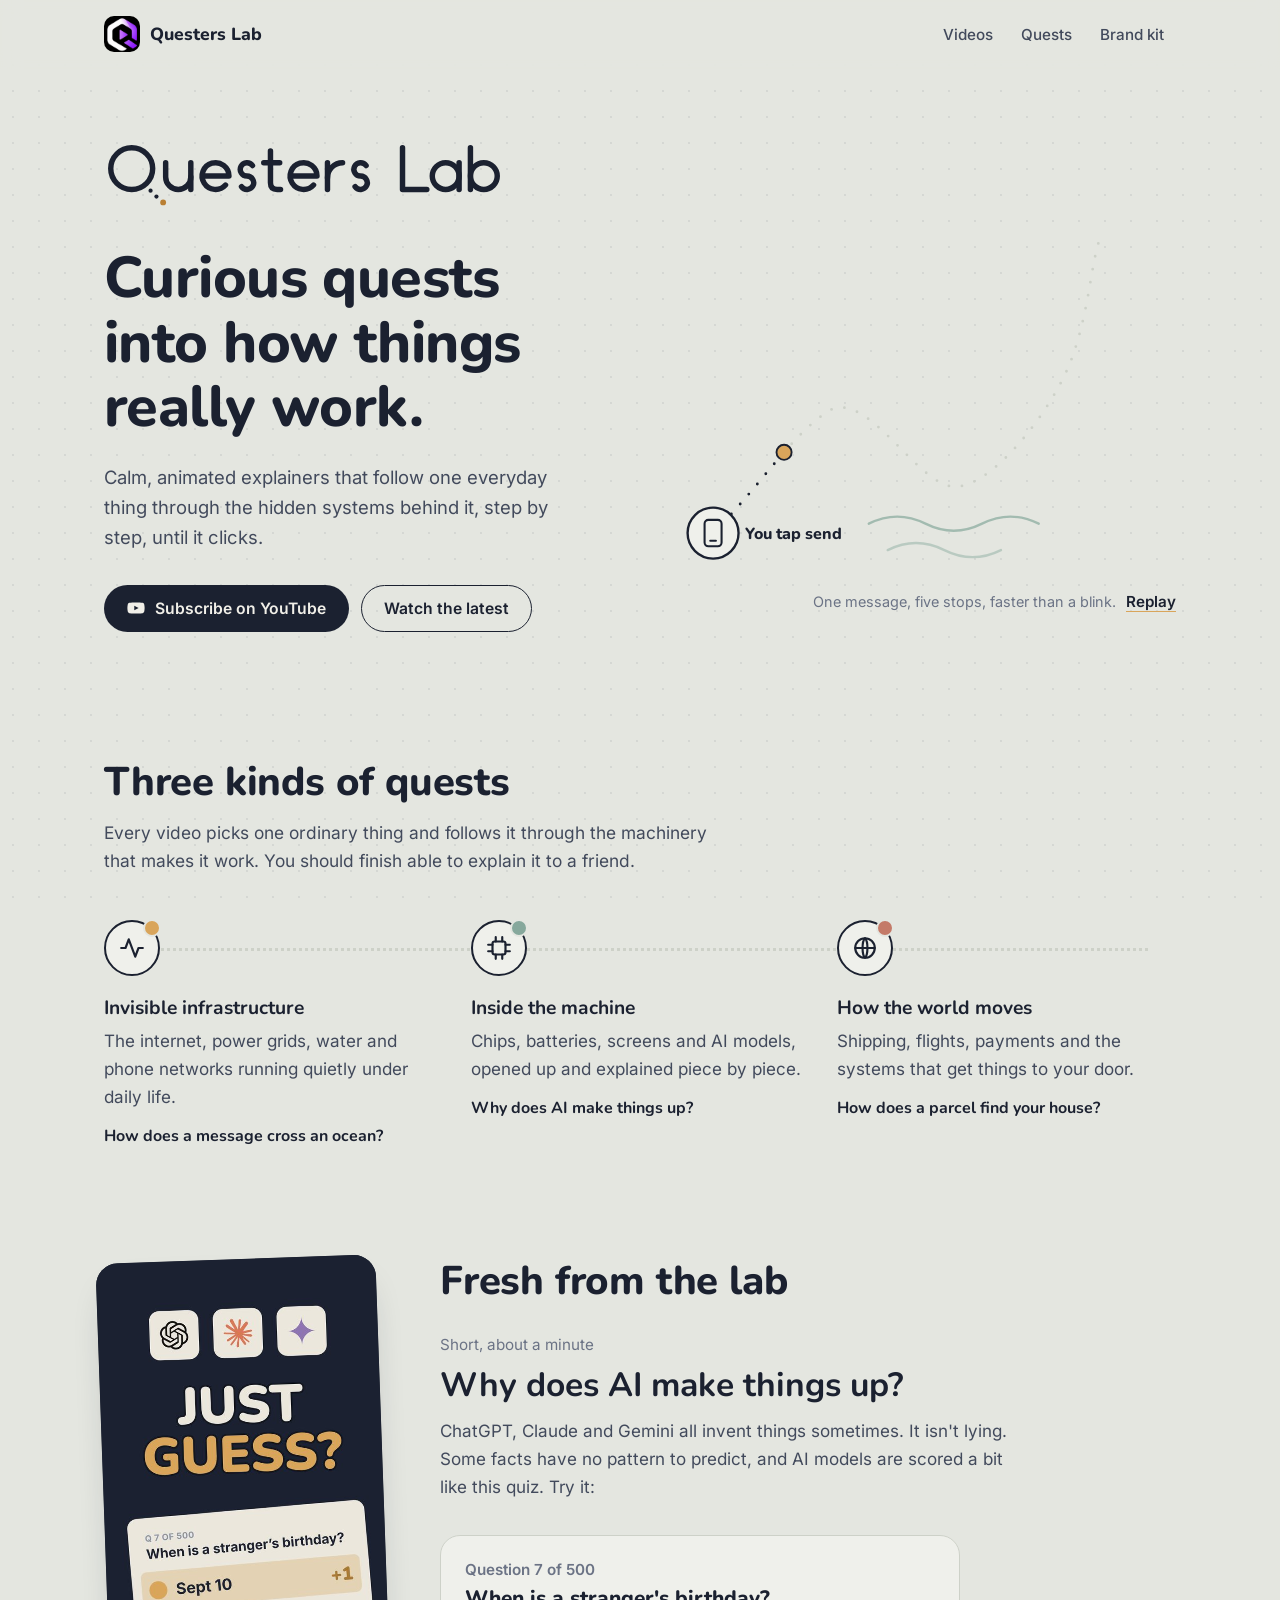
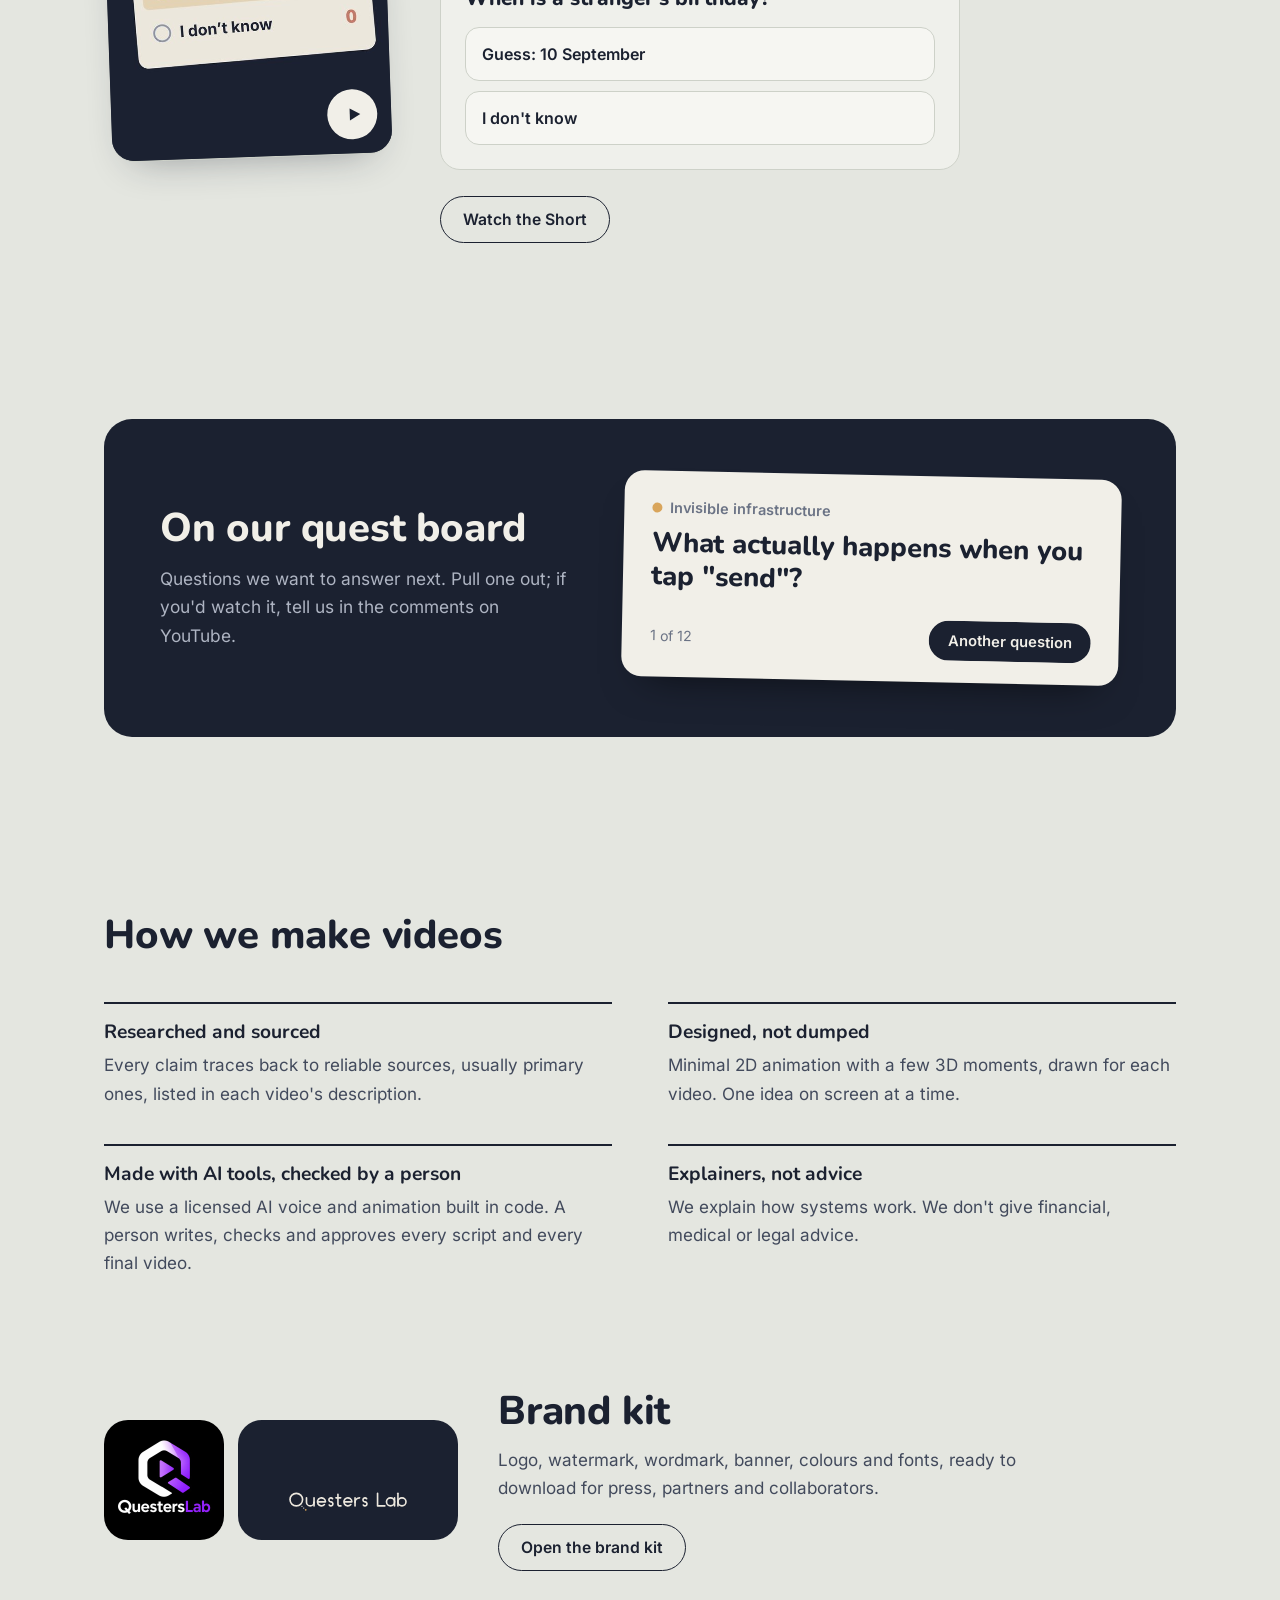
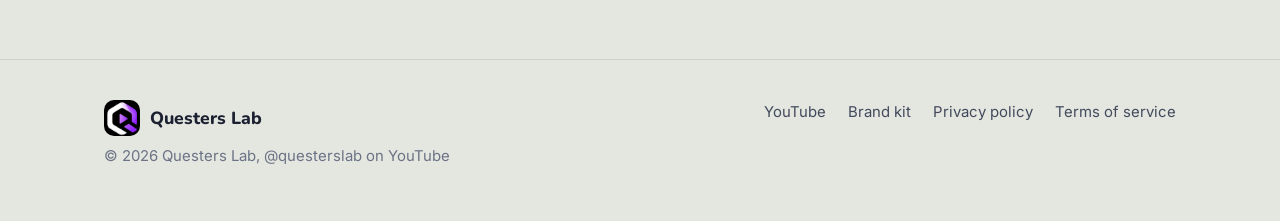
==== index.html @ 47164e86 "Questers Lab website: landing page, brand kit, privacy, terms Light 'field notes' theme in the chann" ====
<!doctype html>
<html lang="en">
<head>
<meta charset="utf-8">
<meta name="viewport" content="width=device-width,initial-scale=1">
<title>Questers Lab: curious quests into how things really work</title>
<meta name="description" content="Questers Lab makes calm, animated explainers about the hidden systems behind everyday life and technology. Researched, sourced, and made to actually click.">
<meta name="theme-color" content="#E4E6E0">
<link rel="icon" href="assets/img/favicon-64.png" type="image/png">
<link rel="apple-touch-icon" href="assets/img/apple-touch-icon.png">
<link rel="preload" href="assets/fonts/nunito-latin-800-normal.woff2" as="font" type="font/woff2" crossorigin>
<link rel="stylesheet" href="assets/style.css">
<meta property="og:type" content="website">
<meta property="og:title" content="Questers Lab">
<meta property="og:description" content="Curious quests into how things really work. Animated explainers on YouTube.">
<meta property="og:url" content="https://questerslab.github.io/">
<meta property="og:image" content="https://questerslab.github.io/assets/img/og-image.jpg">
<meta name="twitter:card" content="summary_large_image">
<link rel="canonical" href="https://questerslab.github.io/">
<script>document.documentElement.classList.add('js')</script>
</head>
<body>
<a class="skip" href="#main">Skip to content</a>
<header class="nav" id="nav">
  <div class="wrap">
    <a class="brand" href="./"><img src="assets/img/mark-96.png" alt="" width="36" height="36"><span>Questers Lab</span></a>
    <ul>
      <li><a href="#latest">Videos</a></li>
      <li><a href="#quests">Quests</a></li>
      <li><a href="brand.html">Brand kit</a></li>
    </ul>
  </div>
</header>

<main id="main">
  <div class="hero">
    <div class="wrap">
      <div>
        <img class="wordmark" src="assets/downloads/questers-lab-wordmark-ink.svg" alt="Questers Lab" width="954" height="170">
        <h1>Curious quests into how things really work.</h1>
        <p class="lede">Calm, animated explainers that follow one everyday thing through the hidden systems behind it, step by step, until it clicks.</p>
        <div class="actions">
          <a class="btn btn-ink" href="https://www.youtube.com/@questerslab?sub_confirmation=1">
            <svg viewBox="0 0 24 24" aria-hidden="true"><path fill="currentColor" d="M23 7.2a3 3 0 0 0-2.1-2.1C19 4.6 12 4.6 12 4.6s-7 0-8.9.5A3 3 0 0 0 1 7.2 31 31 0 0 0 .5 12a31 31 0 0 0 .5 4.8 3 3 0 0 0 2.1 2.1c1.9.5 8.9.5 8.9.5s7 0 8.9-.5a3 3 0 0 0 2.1-2.1 31 31 0 0 0 .5-4.8 31 31 0 0 0-.5-4.8zM9.7 15.1V8.9l5.8 3.1z"/></svg>
            Subscribe on YouTube
          </a>
          <a class="btn btn-line" href="#latest">Watch the latest</a>
        </div>
      </div>

      <figure class="map" id="map" style="margin:0" aria-label="A quest map: one text message travels from your phone, to a cell tower, through an undersea cable and a data centre, to your friend's phone.">
        <svg viewBox="0 0 560 460" role="img" aria-hidden="true">
          <defs>
            <mask id="reveal" maskUnits="userSpaceOnUse" x="-20" y="-20" width="600" height="500">
              <path id="drawn" d="M70 390 C120 340 150 290 190 262 S280 330 320 340 S430 260 450 205 S470 100 482 72" fill="none" stroke="#fff" stroke-width="12" stroke-linecap="round"/>
            </mask>
          </defs>
          <!-- sea -->
          <path class="wave" d="M235 380c20-10 40-10 60 0s40 10 60 0 40-10 60 0" fill="none" stroke="#86A89C" stroke-width="2.5" stroke-linecap="round" opacity=".7"/>
          <path class="wave w2" d="M255 408c20-10 40-10 60 0s40 10 60 0" fill="none" stroke="#86A89C" stroke-width="2.5" stroke-linecap="round" opacity=".45"/>
          <path class="ghost" d="M70 390 C120 340 150 290 190 262 S280 330 320 340 S430 260 450 205 S470 100 482 72"/>
          <path class="route" id="route" mask="url(#reveal)" d="M70 390 C120 340 150 290 190 262 S280 330 320 340 S430 260 450 205 S470 100 482 72"/>

          <g class="stop" data-at="0">
            <circle class="ring" cx="70" cy="390" r="27"/>
            <g class="ic"><rect x="61" y="376" width="18" height="28" rx="4"/><path d="M67 398h6"/></g>
            <text class="big" x="104" y="396">You tap send</text>
          </g>
          <g class="stop" data-at="0.24">
            <circle class="ring" cx="190" cy="262" r="27"/>
            <g class="ic"><path d="M190 256v20M183 276l7-20 7 20M181 250a12 12 0 0 1 18 0M177 245a18 18 0 0 1 26 0"/></g>
            <text x="130" y="222">Cell tower</text>
          </g>
          <g class="stop" data-at="0.5">
            <circle class="ring" cx="320" cy="340" r="27"/>
            <g class="ic"><path d="M306 340h28M310 334v12M330 334v12M320 330v20"/></g>
            <text x="358" y="336">Undersea cable</text>
          </g>
          <g class="stop" data-at="0.76">
            <circle class="ring" cx="450" cy="205" r="27"/>
            <g class="ic"><rect x="439" y="192" width="22" height="10" rx="2"/><rect x="439" y="207" width="22" height="10" rx="2"/><path d="M444 197h2M444 212h2"/></g>
            <text x="330" y="190">Data centre</text>
          </g>
          <g class="stop" data-at="0.98">
            <circle class="ring" cx="482" cy="72" r="27"/>
            <circle class="ping" id="ping" cx="482" cy="72" r="27"/>
            <circle class="goal" cx="482" cy="72" r="11"/>
            <text class="big" x="372" y="40">Your friend's phone</text>
          </g>
          <circle class="traveller" id="traveller" cx="70" cy="390" r="8"/>
        </svg>
        <figcaption class="caption">One message, five stops, faster than a blink. <button class="again" id="replay" type="button">Replay</button></figcaption>
      </figure>
    </div>
  </div>

  <section id="quests">
    <div class="wrap">
      <div class="head">
        <h2>Three kinds of quests</h2>
        <p>Every video picks one ordinary thing and follows it through the machinery that makes it work. You should finish able to explain it to a friend.</p>
      </div>
      <div class="trailrow">
        <article class="kind">
          <div class="pin"><svg viewBox="0 0 24 24"><path d="M2 12h4l3-8 6 16 3-8h4"/></svg></div>
          <h3>Invisible infrastructure</h3>
          <p>The internet, power grids, water and phone networks running quietly under daily life.</p>
          <p class="q">How does a message cross an ocean?</p>
        </article>
        <article class="kind">
          <div class="pin"><svg viewBox="0 0 24 24"><rect x="6" y="6" width="12" height="12" rx="2"/><path d="M9 2v4M15 2v4M9 18v4M15 18v4M2 9h4M2 15h4M18 9h4M18 15h4"/></svg></div>
          <h3>Inside the machine</h3>
          <p>Chips, batteries, screens and AI models, opened up and explained piece by piece.</p>
          <p class="q">Why does AI make things up?</p>
        </article>
        <article class="kind">
          <div class="pin"><svg viewBox="0 0 24 24"><circle cx="12" cy="12" r="9"/><path d="M3 12h18M12 3c3 3 3 15 0 18M12 3c-3 3-3 15 0 18"/></svg></div>
          <h3>How the world moves</h3>
          <p>Shipping, flights, payments and the systems that get things to your door.</p>
          <p class="q">How does a parcel find your house?</p>
        </article>
      </div>
    </div>
  </section>

  <section id="latest" style="padding-top:24px">
    <div class="wrap latest">
      <a class="short" href="https://youtube.com/shorts/MSInEdkpP6w" aria-label="Watch the Short on YouTube: Why does AI make things up?">
        <img src="assets/img/short-why-ai-cover.jpg" alt="" width="540" height="960" loading="lazy">
        <span class="play"><svg viewBox="0 0 24 24"><path d="M6 4l14 8-14 8z"/></svg></span>
      </a>
      <div>
        <h2 style="margin-bottom:28px">Fresh from the lab</h2>
        <p class="meta">Short, about a minute</p>
        <h3>Why does AI make things up?</h3>
        <p class="lede">ChatGPT, Claude and Gemini all invent things sometimes. It isn't lying. Some facts have no pattern to predict, and AI models are scored a bit like this quiz. Try it:</p>

        <div class="quiz" id="quiz">
          <p class="qh">Question 7 of 500</p>
          <p class="qq">When is a stranger's birthday?</p>
          <div class="opts">
            <button class="opt" type="button" data-v="guess">Guess: 10 September <span class="pts">+1 maybe</span></button>
            <button class="opt" type="button" data-v="idk">I don't know <span class="pts">0, always</span></button>
          </div>
          <p class="ans" id="ans"></p>
        </div>
        <p style="margin-top:26px"><a class="btn btn-line" href="https://youtube.com/shorts/MSInEdkpP6w">Watch the Short</a></p>
      </div>
    </div>
  </section>

  <section>
    <div class="wrap">
      <div class="board">
        <div class="head">
          <h2>On our quest board</h2>
          <p>Questions we want to answer next. Pull one out; if you'd watch it, tell us in the comments on YouTube.</p>
        </div>
        <div class="card-q" id="cardq" aria-live="polite">
          <p class="pillar"><i id="qdot"></i><span id="qpillar">Invisible infrastructure</span></p>
          <p class="t" id="qtitle">What actually happens when you tap "send"?</p>
          <div class="row"><span class="n" id="qn">1 of 12</span><button class="btn btn-ink" id="qnext" type="button">Another question</button></div>
        </div>
      </div>
    </div>
  </section>

  <section>
    <div class="wrap">
      <div class="head">
        <h2>How we make videos</h2>
      </div>
      <div class="how">
        <div><h3>Researched and sourced</h3><p>Every claim traces back to reliable sources, usually primary ones, listed in each video's description.</p></div>
        <div><h3>Designed, not dumped</h3><p>Minimal 2D animation with a few 3D moments, drawn for each video. One idea on screen at a time.</p></div>
        <div><h3>Made with AI tools, checked by a person</h3><p>We use a licensed AI voice and animation built in code. A person writes, checks and approves every script and every final video.</p></div>
        <div><h3>Explainers, not advice</h3><p>We explain how systems work. We don't give financial, medical or legal advice.</p></div>
      </div>
    </div>
  </section>

  <section style="padding-top:24px">
    <div class="wrap teaser">
      <div class="tiles">
        <img src="assets/img/logo-480.jpg" alt="Questers Lab logo" width="120" height="120">
        <div class="wm"><img src="assets/downloads/questers-lab-wordmark.svg" alt="Questers Lab wordmark" width="954" height="170"></div>
      </div>
      <div>
        <h2>Brand kit</h2>
        <p>Logo, watermark, wordmark, banner, colours and fonts, ready to download for press, partners and collaborators.</p>
        <a class="btn btn-line" href="brand.html">Open the brand kit</a>
      </div>
    </div>
  </section>
</main>

<footer>
  <div class="wrap">
    <div>
      <a class="brand" href="./"><img src="assets/img/mark-96.png" alt="" width="36" height="36">Questers Lab</a>
      <div>© 2026 Questers Lab, @questerslab on YouTube</div>
    </div>
    <nav aria-label="Footer">
      <a href="https://www.youtube.com/@questerslab">YouTube</a>
      <a href="brand.html">Brand kit</a>
      <a href="privacy.html">Privacy policy</a>
      <a href="terms.html">Terms of service</a>
    </nav>
  </div>
</footer>
<script src="assets/site.js"></script>
</body>
</html>
---- assets/style.css ----
/* Questers Lab website.
   Theme "field notes": soft fog-grey paper, slate ink, the channel's muted amber / sage / brick.
   Fonts Inter + Nunito (SIL OFL 1.1), self-hosted. */
@font-face{font-family:Inter;font-weight:400;font-display:swap;src:url(fonts/inter-latin-400-normal.woff2) format("woff2")}
@font-face{font-family:Inter;font-weight:500;font-display:swap;src:url(fonts/inter-latin-500-normal.woff2) format("woff2")}
@font-face{font-family:Inter;font-weight:600;font-display:swap;src:url(fonts/inter-latin-600-normal.woff2) format("woff2")}
@font-face{font-family:Nunito;font-weight:700;font-display:swap;src:url(fonts/nunito-latin-700-normal.woff2) format("woff2")}
@font-face{font-family:Nunito;font-weight:800;font-display:swap;src:url(fonts/nunito-latin-800-normal.woff2) format("woff2")}

:root{
  --paper:#E4E6E0;      /* fog: the page */
  --sheet:#EFF0EB;      /* raised paper */
  --rule:#CDD1C8;       /* lines, borders */
  --ink:#1B2130;        /* channel slate, used as ink */
  --ink-2:#424A5C;      /* body text */
  --ink-3:#6B7385;      /* quiet text */
  --amber:#B97F33;      /* channel amber, deepened for text on paper */
  --amber-soft:#D9A55B;
  --sage:#5F8577; --sage-soft:#86A89C;
  --brick:#A9604F; --brick-soft:#C47A68;
  --wrap:1120px;
  --head:Nunito,ui-rounded,system-ui,sans-serif;
  --body:Inter,system-ui,-apple-system,"Segoe UI",Roboto,sans-serif;
}
*{box-sizing:border-box}
html{scroll-behavior:smooth;-webkit-text-size-adjust:100%}
body{margin:0;background:var(--paper);color:var(--ink-2);font:400 17px/1.65 var(--body);-webkit-font-smoothing:antialiased}
/* faint dot grid, like a lab notebook */
body::before{content:"";position:fixed;inset:0;z-index:-1;pointer-events:none;
  background-image:radial-gradient(circle,rgba(27,33,48,.07) 1px,transparent 1.2px);background-size:26px 26px}
img{max-width:100%;display:block}
a{color:var(--ink);text-decoration-color:var(--amber-soft);text-decoration-thickness:2px;text-underline-offset:4px}
a:hover{color:var(--amber)}
:focus-visible{outline:2px solid var(--amber);outline-offset:3px;border-radius:8px}
.wrap{max-width:var(--wrap);margin:0 auto;padding:0 24px}
h1,h2,h3{font-family:var(--head);color:var(--ink);line-height:1.12;margin:0;font-weight:800}
h2{font-size:clamp(1.75rem,3.4vw,2.5rem);letter-spacing:-.005em}
h3{font-size:1.2rem;font-weight:700}
p{margin:0}
.skip{position:absolute;left:-999px}.skip:focus{left:12px;top:12px;background:var(--ink);color:var(--paper);padding:8px 12px;z-index:9}

/* Nav */
.nav{position:sticky;top:0;z-index:5;background:rgba(228,230,224,.88);backdrop-filter:blur(10px);-webkit-backdrop-filter:blur(10px);border-bottom:1px solid transparent;transition:border-color .2s}
.nav.scrolled{border-bottom-color:var(--rule)}
.nav .wrap{display:flex;align-items:center;justify-content:space-between;height:68px;gap:16px}
.brand{display:flex;align-items:center;gap:10px;color:var(--ink);text-decoration:none;font:800 1.1rem var(--head)}
.brand img{width:36px;height:36px;border-radius:10px}
.nav ul{display:flex;gap:4px;list-style:none;margin:0;padding:0}
.nav ul a{color:var(--ink-2);text-decoration:none;font-weight:500;font-size:.95rem;padding:8px 12px;border-radius:10px}
.nav ul a:hover,.nav ul a[aria-current]{color:var(--ink);background:var(--sheet)}

/* Buttons */
.btn{display:inline-flex;align-items:center;gap:10px;padding:13px 22px;border-radius:999px;font:600 .98rem var(--body);text-decoration:none;border:1.5px solid transparent;cursor:pointer;transition:transform .15s,background .15s,border-color .15s}
.btn:hover{transform:translateY(-1px)}
.btn-ink{background:var(--ink);color:#F1EFE8}
.btn-ink:hover{background:#2A3245;color:#fff}
.btn-line{border-color:var(--ink);color:var(--ink);background:transparent}
.btn-line:hover{background:var(--sheet);color:var(--ink)}
.btn svg{width:18px;height:18px;flex:none}

/* Hero */
.hero{padding:72px 0 40px}
.hero .wrap{display:grid;grid-template-columns:1fr 1.05fr;gap:40px;align-items:center}
.hero .wordmark{width:min(400px,80vw);height:auto;margin-bottom:34px}
.hero h1{font-size:clamp(2.3rem,5vw,3.6rem);letter-spacing:-.01em;max-width:13ch}
.hero .lede{font-size:1.15rem;margin-top:22px;max-width:40ch}
.hero .actions{display:flex;flex-wrap:wrap;gap:12px;margin-top:32px}

/* Quest map: the one animated moment */
.map{position:relative;width:100%;aspect-ratio:560/460}
.map svg{width:100%;height:100%;overflow:visible}
.map .route{fill:none;stroke:var(--ink);stroke-width:3;stroke-linecap:round;stroke-dasharray:0 14}
.map .ghost{fill:none;stroke:var(--rule);stroke-width:3;stroke-linecap:round;stroke-dasharray:0 14}
.map .stop circle.ring{fill:var(--sheet);stroke:var(--ink);stroke-width:2.5}
.map .stop .ic{fill:none;stroke:var(--ink);stroke-width:2.2;stroke-linecap:round;stroke-linejoin:round}
.map .stop text{font:600 15px var(--body);fill:var(--ink-2)}
.map .stop text.big{font:800 17px var(--head);fill:var(--ink)}
.map .goal{fill:var(--amber-soft)}
.map .traveller{fill:var(--amber-soft);stroke:var(--ink);stroke-width:2}
.map .caption{position:absolute;right:0;bottom:-6px;font-size:.9rem;color:var(--ink-3)}
.js .map .stop{opacity:0;transform:translateY(6px);transition:opacity .5s,transform .5s}
.js .map.go .stop{opacity:1;transform:none}

.map .wave{animation:drift 7s ease-in-out infinite alternate}
.map .wave.w2{animation-duration:9s;animation-delay:-3s}
@keyframes drift{from{transform:translateX(-10px)}to{transform:translateX(12px)}}
.map .ping{fill:none;stroke:var(--amber-soft);stroke-width:2.5;opacity:0;transform-box:fill-box;transform-origin:center}
.map .ping.on{animation:ping 1.6s ease-out 2}
@keyframes ping{0%{opacity:.9;transform:scale(1)}100%{opacity:0;transform:scale(2.1)}}
.map .goal{transform-box:fill-box;transform-origin:center}
.map .goal.on{animation:pop .5s cubic-bezier(.3,1.6,.5,1)}
@keyframes pop{0%{transform:scale(.4)}100%{transform:scale(1)}}

/* Sections */
section{padding:88px 0}
.head{max-width:620px;margin-bottom:44px}
.head p{margin-top:14px;font-size:1.08rem}

/* Kinds of quests: stops along one trail */
.trailrow{position:relative;display:grid;grid-template-columns:repeat(3,1fr);gap:28px}
.trailrow::before{content:"";position:absolute;left:28px;right:28px;top:28px;border-top:3px dotted var(--rule)}
.kind{position:relative}
.js .trailrow::before{transform:scaleX(0);transform-origin:left;transition:transform 1.4s cubic-bezier(.6,.1,.2,1)}
.js .trailrow.in::before{transform:none}
.js .kind{opacity:0;transform:translateY(10px);transition:opacity .6s,transform .6s}
.js .trailrow.in .kind{opacity:1;transform:none}
.js .trailrow.in .kind:nth-child(2){transition-delay:.45s}
.js .trailrow.in .kind:nth-child(3){transition-delay:.9s}
.kind .pin{transition:transform .25s}
.kind:hover .pin{transform:rotate(-8deg) scale(1.06)}
.kind .pin{width:56px;height:56px;border-radius:50%;display:grid;place-items:center;background:var(--sheet);border:2.5px solid var(--ink);margin-bottom:22px;position:relative}
.kind .pin svg{width:26px;height:26px;fill:none;stroke:var(--ink);stroke-width:2;stroke-linecap:round;stroke-linejoin:round}
.kind .pin::after{content:"";position:absolute;right:-3px;top:-3px;width:14px;height:14px;border-radius:50%;border:2px solid var(--paper)}
.kind:nth-child(1) .pin::after{background:var(--amber-soft)}
.kind:nth-child(2) .pin::after{background:var(--sage-soft)}
.kind:nth-child(3) .pin::after{background:var(--brick-soft)}
.kind p{margin-top:8px}
.kind .q{margin-top:14px;font:700 1rem var(--head);color:var(--ink)}

/* Latest + quiz */
.latest{display:grid;grid-template-columns:280px 1fr;gap:56px;align-items:start}
.short{display:block;position:relative;border-radius:22px;overflow:hidden;aspect-ratio:9/16;background:var(--ink);box-shadow:0 1px 0 var(--rule),0 18px 40px -22px rgba(27,33,48,.45);transform:rotate(-2deg);transition:transform .25s}
.short:hover{transform:rotate(0)}
.short img{width:100%;height:100%;object-fit:cover}
.short .play{position:absolute;right:14px;bottom:14px;width:50px;height:50px;border-radius:50%;background:#F1EFE8;display:grid;place-items:center}
.short .play svg{width:18px;height:18px;fill:var(--ink);margin-left:3px}
.latest h3{font-size:clamp(1.6rem,3vw,2.1rem);margin:0 0 12px}
.latest .meta{color:var(--ink-3);font-size:.95rem;margin-bottom:10px}
.latest .lede{max-width:54ch}

.quiz{margin-top:34px;background:var(--sheet);border:1.5px solid var(--rule);border-radius:20px;padding:24px;max-width:520px}
.quiz .qh{font:700 .95rem var(--body);color:var(--ink-3)}
.quiz .qq{font:800 1.3rem/1.25 var(--head);color:var(--ink);margin:6px 0 16px}
.quiz .opts{display:grid;gap:10px}
.quiz button.opt{display:flex;justify-content:space-between;align-items:center;width:100%;padding:14px 16px;border-radius:14px;border:1.5px solid var(--rule);background:#F6F6F2;font:600 1rem var(--body);color:var(--ink);cursor:pointer;text-align:left;transition:border-color .15s,background .15s}
.quiz button.opt:hover{border-color:var(--ink-3)}
.quiz button.opt .pts{font:800 1.1rem var(--head);opacity:0;transition:opacity .2s}
.quiz.done button.opt .pts{opacity:1}
.quiz.done button.opt[data-v="guess"]{background:#F1E3CB;border-color:var(--amber-soft)}
.quiz.done button.opt[data-v="guess"] .pts{color:var(--amber)}
.quiz.done button.opt[data-v="idk"] .pts{color:var(--brick)}
.quiz .ans{margin-top:16px;font-size:.98rem;display:none}
.quiz.done .ans{display:block;animation:rise .35s ease}
@keyframes rise{from{opacity:0;transform:translateY(6px)}to{opacity:1;transform:none}}
.quiz.done button.opt[data-v="guess"]{animation:nudge .4s ease}
@keyframes nudge{40%{transform:translateX(4px)}}
.again{background:none;border:0;padding:0;margin-left:6px;font:600 .95rem var(--body);color:var(--ink);text-decoration:underline;text-decoration-color:var(--amber-soft);text-underline-offset:4px;cursor:pointer}

/* Quest board */
.board{background:var(--ink);color:#C9CCD4;border-radius:28px;padding:56px;display:grid;grid-template-columns:1fr 1.2fr;gap:48px;align-items:center}
.board h2{color:#F1EFE8}
.board .head{margin:0}
.board .head p{color:#AEB4C2}
.card-q{background:#F1EFE8;color:var(--ink);border-radius:20px;padding:28px 28px 22px;min-height:190px;display:flex;flex-direction:column;justify-content:space-between;transform:rotate(1.2deg);box-shadow:0 22px 40px -24px rgba(0,0,0,.6)}
.card-q .pillar{font:600 .9rem var(--body);color:var(--ink-3);display:flex;align-items:center;gap:8px}
.card-q .pillar i{width:10px;height:10px;border-radius:50%;background:var(--amber-soft)}
.card-q .t{font:800 clamp(1.35rem,2.6vw,1.7rem)/1.2 var(--head);margin:12px 0 22px}
.card-q .row{display:flex;justify-content:space-between;align-items:center;gap:12px;flex-wrap:wrap}
.card-q .n{font-size:.88rem;color:var(--ink-3)}
.card-q .btn{padding:10px 18px;font-size:.92rem}
.card-q.flip{animation:flip .35s ease}
@keyframes flip{0%{transform:rotate(1.2deg)}40%{transform:rotate(-1.5deg) scale(.98)}100%{transform:rotate(1.2deg)}}

/* How we make videos */
.how{display:grid;grid-template-columns:repeat(2,1fr);gap:36px 56px}
.how > div{border-top:2px solid var(--ink);padding-top:18px}
.how p{margin-top:8px}

/* Brand teaser */
.teaser{display:grid;grid-template-columns:auto 1fr;gap:40px;align-items:center}
.teaser .tiles{display:flex;gap:14px}
.teaser .tiles img{width:120px;height:120px;border-radius:24px}
.teaser .tiles .wm{width:220px;height:120px;border-radius:24px;background:var(--ink);display:grid;place-items:center;padding:22px}
.teaser p{margin:12px 0 22px;max-width:48ch}

/* Brand page */
.kit{display:grid;grid-template-columns:repeat(3,1fr);gap:18px}
.asset{background:var(--sheet);border:1.5px solid var(--rule);border-radius:20px;overflow:hidden;display:flex;flex-direction:column}
.asset .pv{aspect-ratio:16/10;display:grid;place-items:center;padding:24px;background:#F6F6F2;border-bottom:1.5px solid var(--rule)}
.asset .pv.black{background:#000}
.asset .pv.slate{background:var(--ink)}
.asset .pv.check{background-color:#E9EAE5;background-image:linear-gradient(45deg,#DADDD5 25%,transparent 25%,transparent 75%,#DADDD5 75%),linear-gradient(45deg,#DADDD5 25%,transparent 25%,transparent 75%,#DADDD5 75%);background-size:20px 20px;background-position:0 0,10px 10px}
.asset .pv img{max-height:100%;width:auto;object-fit:contain}
.asset .pv.wide{padding:0}.asset .pv.wide img{width:100%;height:100%;object-fit:cover}
.asset .meta{padding:18px 20px 20px;display:flex;flex-direction:column;gap:6px;flex:1}
.asset .meta p{color:var(--ink-3);font-size:.93rem}
.dl{display:flex;flex-wrap:wrap;gap:8px;margin-top:auto;padding-top:12px}
.dl a{font:600 .84rem var(--body);color:var(--ink);text-decoration:none;border:1.5px solid var(--rule);border-radius:999px;padding:6px 13px;background:#F6F6F2}
.dl a:hover{border-color:var(--ink)}
.span2{grid-column:span 2}
.swatches{display:grid;grid-template-columns:repeat(6,1fr);gap:12px}
.sw{border:1.5px solid var(--rule);border-radius:16px;overflow:hidden;background:var(--sheet);cursor:pointer;text-align:left;padding:0;color:inherit;font:inherit}
.sw span{display:block;height:88px}
.sw div{padding:10px 12px}
.sw b{display:block;font:600 .92rem var(--body);color:var(--ink)}
.sw small{color:var(--ink-3);font:500 .82rem var(--body)}
.sw:hover{border-color:var(--ink-3)}
.twocol{display:grid;grid-template-columns:repeat(2,1fr);gap:18px}
.panel{background:var(--sheet);border:1.5px solid var(--rule);border-radius:20px;padding:24px}
.sample{font-size:2.3rem;line-height:1.1;margin:8px 0 12px;color:var(--ink)}
.panel ul{margin:10px 0 0;padding-left:20px}
.panel li{margin:5px 0}
.do h3{color:var(--sage)}.dont h3{color:var(--brick)}
.toast{position:fixed;left:50%;bottom:24px;transform:translateX(-50%) translateY(20px);opacity:0;background:var(--ink);color:#F1EFE8;padding:10px 16px;border-radius:999px;font-weight:600;font-size:.9rem;transition:.2s;pointer-events:none}
.toast.show{opacity:1;transform:translateX(-50%)}

/* Docs */
.doc{max-width:720px;margin:0 auto;padding:64px 24px 88px}
.doc h1{font-size:clamp(2.1rem,4vw,2.8rem)}
.doc .updated{color:var(--ink-3);margin:10px 0 36px}
.doc h2{font-size:1.3rem;margin:38px 0 10px}
.doc p,.doc li{margin:0 0 10px}
.doc ul{padding-left:20px}
.doc code{font-size:.9em;background:var(--sheet);padding:1px 6px;border-radius:6px}

/* Footer */
footer{border-top:1.5px solid var(--rule);padding:40px 0 52px;color:var(--ink-3);font-size:.93rem}
footer .wrap{display:flex;flex-wrap:wrap;justify-content:space-between;gap:24px;align-items:flex-start}
footer nav{display:flex;flex-wrap:wrap;gap:6px 22px}
footer a{color:var(--ink-2);text-decoration:none}
footer a:hover{color:var(--ink)}
footer .brand{margin-bottom:8px}

@media (max-width:960px){
  .hero .wrap,.board,.teaser{grid-template-columns:1fr}
  .map{max-width:560px}
  .latest{grid-template-columns:1fr;gap:36px}
  .latest .short{max-width:240px}
  .kit{grid-template-columns:1fr 1fr}
  .swatches{grid-template-columns:repeat(3,1fr)}
  .board{padding:40px 28px}
}
@media (max-width:680px){
  body{font-size:16px}
  section{padding:64px 0}
  .hero{padding:44px 0 24px}
  .wrap{padding:0 16px}
  .nav ul a{padding:8px 8px;font-size:.9rem}
  .nav .brand span{display:none}
  .trailrow{grid-template-columns:1fr;gap:34px}
  .trailrow::before{left:28px;right:auto;top:28px;bottom:28px;border-top:0;border-left:3px dotted var(--rule)}
  .js .trailrow::before{transform:scaleY(0);transform-origin:top}
  .how,.kit,.twocol{grid-template-columns:1fr}
  .span2{grid-column:auto}
  .swatches{grid-template-columns:repeat(2,1fr)}
  .teaser .tiles img{width:96px;height:96px}
  .teaser .tiles .wm{width:170px;height:96px}
  .board{border-radius:22px;padding:32px 20px}
  .card-q{padding:22px 20px 18px}
}
@media (prefers-reduced-motion:reduce){*{transition:none!important;animation:none!important;scroll-behavior:auto!important}}
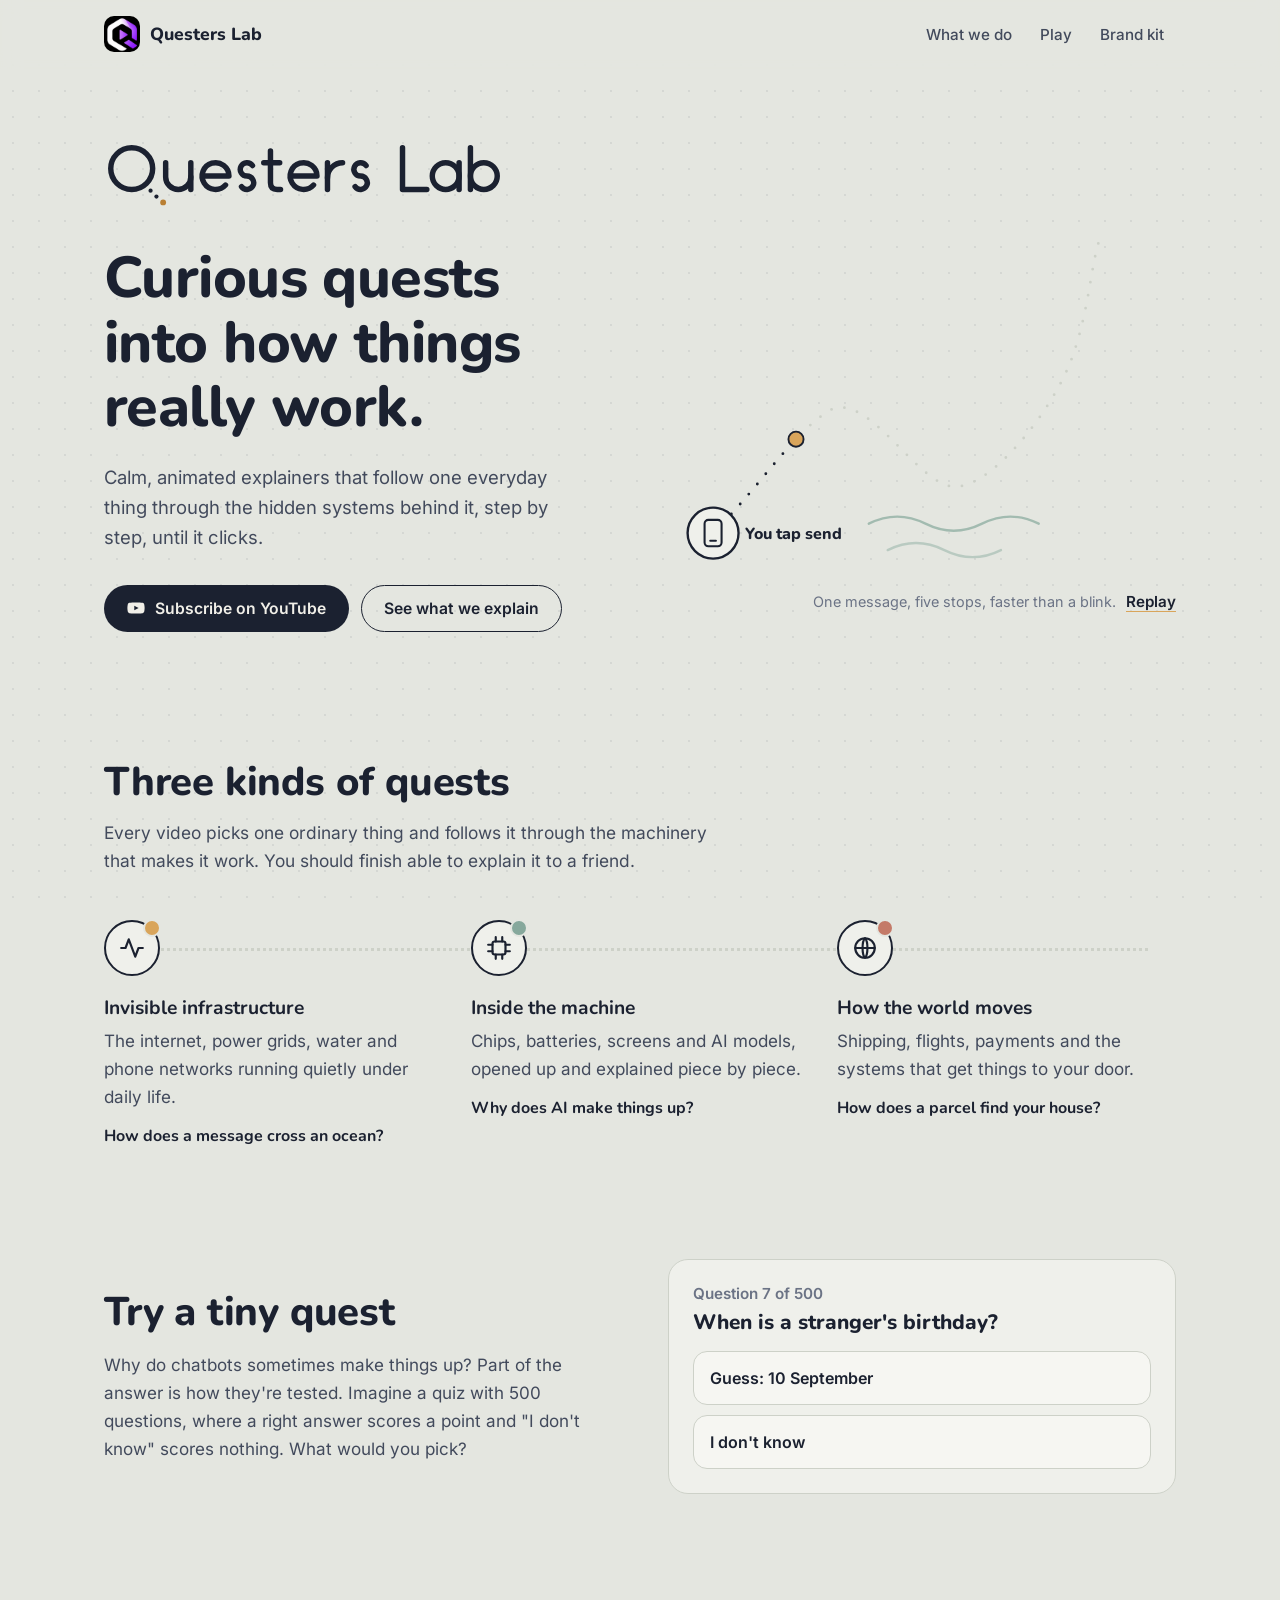
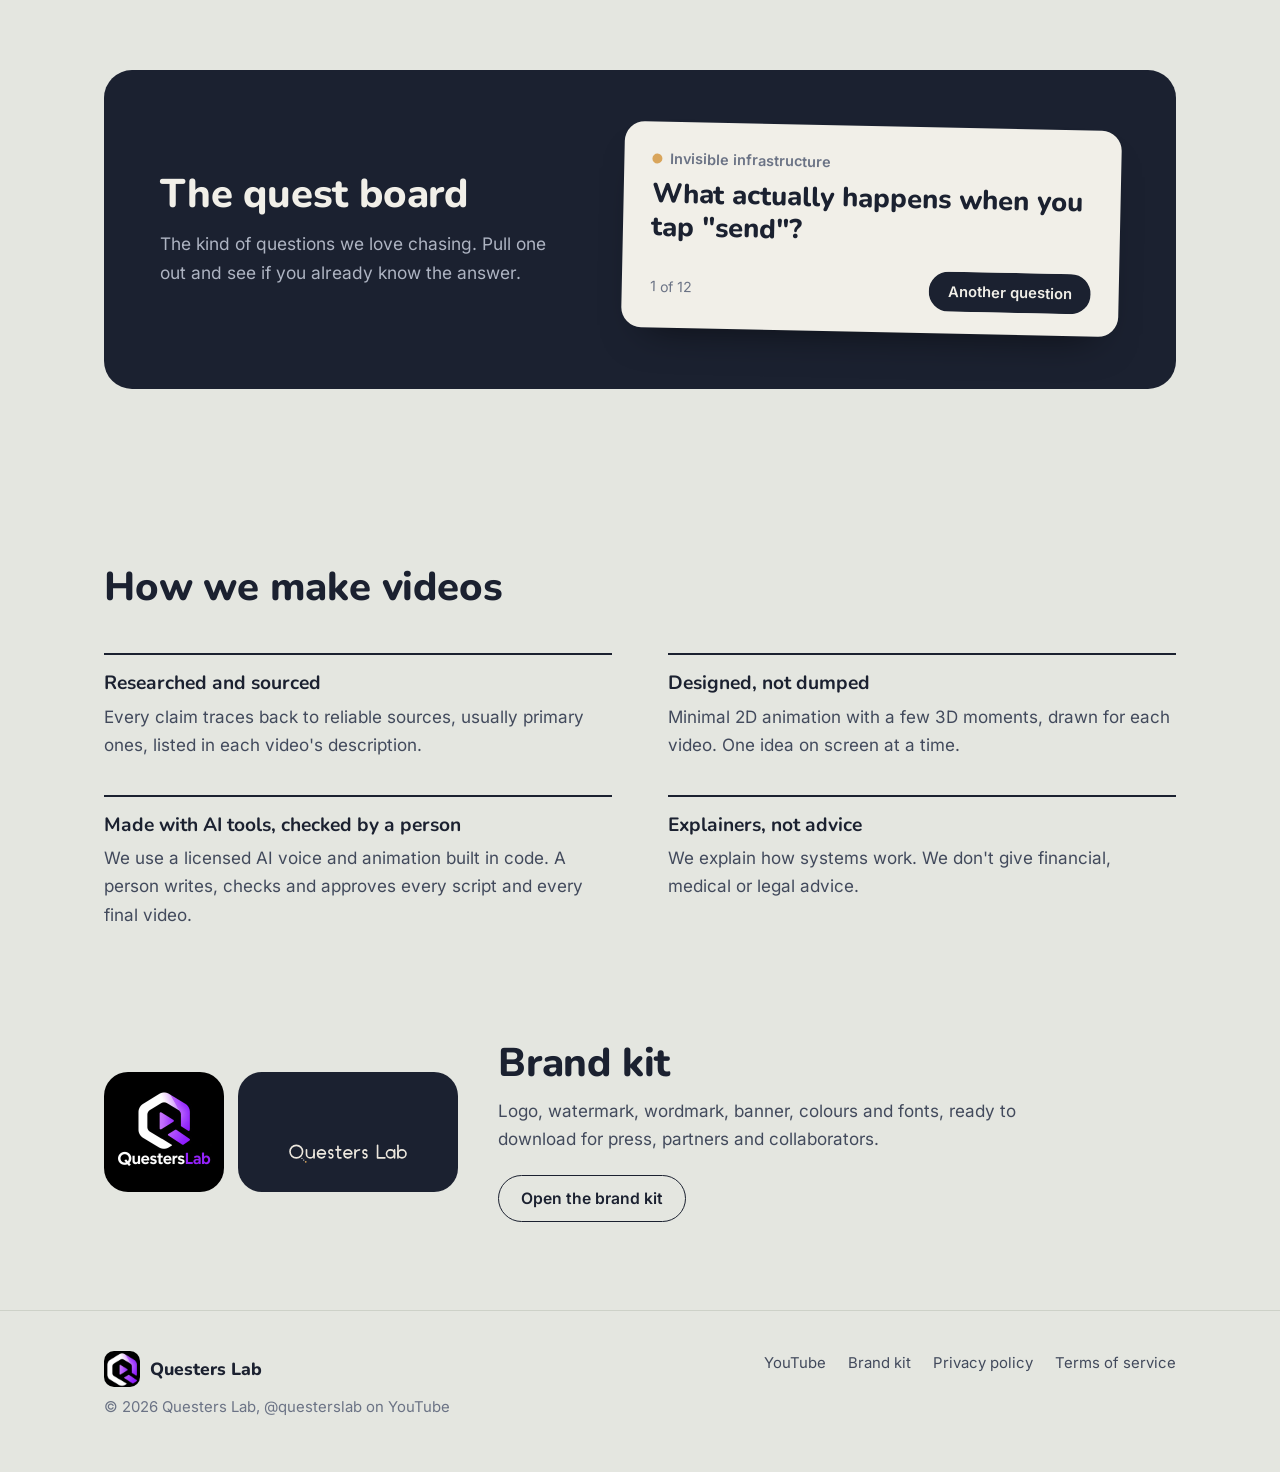
==== commit f93a6fed: "Focus the landing page on Questers Lab: drop the latest-video section Replace it with a standalone '" ====
--- a/index.html
+++ b/index.html
@@ -25,8 +25,8 @@
   <div class="wrap">
     <a class="brand" href="./"><img src="assets/img/mark-96.png" alt="" width="36" height="36"><span>Questers Lab</span></a>
     <ul>
-      <li><a href="#latest">Videos</a></li>
-      <li><a href="#quests">Quests</a></li>
+      <li><a href="#quests">What we do</a></li>
+      <li><a href="#play">Play</a></li>
       <li><a href="brand.html">Brand kit</a></li>
     </ul>
   </div>
@@ -44,7 +44,7 @@
             <svg viewBox="0 0 24 24" aria-hidden="true"><path fill="currentColor" d="M23 7.2a3 3 0 0 0-2.1-2.1C19 4.6 12 4.6 12 4.6s-7 0-8.9.5A3 3 0 0 0 1 7.2 31 31 0 0 0 .5 12a31 31 0 0 0 .5 4.8 3 3 0 0 0 2.1 2.1c1.9.5 8.9.5 8.9.5s7 0 8.9-.5a3 3 0 0 0 2.1-2.1 31 31 0 0 0 .5-4.8 31 31 0 0 0-.5-4.8zM9.7 15.1V8.9l5.8 3.1z"/></svg>
             Subscribe on YouTube
           </a>
-          <a class="btn btn-line" href="#latest">Watch the latest</a>
+          <a class="btn btn-line" href="#quests">See what we explain</a>
         </div>
       </div>
 
@@ -123,28 +123,20 @@
     </div>
   </section>
 
-  <section id="latest" style="padding-top:24px">
-    <div class="wrap latest">
-      <a class="short" href="https://youtube.com/shorts/MSInEdkpP6w" aria-label="Watch the Short on YouTube: Why does AI make things up?">
-        <img src="assets/img/short-why-ai-cover.jpg" alt="" width="540" height="960" loading="lazy">
-        <span class="play"><svg viewBox="0 0 24 24"><path d="M6 4l14 8-14 8z"/></svg></span>
-      </a>
+  <section id="play" style="padding-top:24px">
+    <div class="wrap playgrid">
       <div>
-        <h2 style="margin-bottom:28px">Fresh from the lab</h2>
-        <p class="meta">Short, about a minute</p>
-        <h3>Why does AI make things up?</h3>
-        <p class="lede">ChatGPT, Claude and Gemini all invent things sometimes. It isn't lying. Some facts have no pattern to predict, and AI models are scored a bit like this quiz. Try it:</p>
-
-        <div class="quiz" id="quiz">
-          <p class="qh">Question 7 of 500</p>
-          <p class="qq">When is a stranger's birthday?</p>
-          <div class="opts">
-            <button class="opt" type="button" data-v="guess">Guess: 10 September <span class="pts">+1 maybe</span></button>
-            <button class="opt" type="button" data-v="idk">I don't know <span class="pts">0, always</span></button>
-          </div>
-          <p class="ans" id="ans"></p>
-        </div>
-        <p style="margin-top:26px"><a class="btn btn-line" href="https://youtube.com/shorts/MSInEdkpP6w">Watch the Short</a></p>
+        <h2>Try a tiny quest</h2>
+        <p class="lede" style="margin-top:16px">Why do chatbots sometimes make things up? Part of the answer is how they're tested. Imagine a quiz with 500 questions, where a right answer scores a point and "I don't know" scores nothing. What would you pick?</p>
+      </div>
+      <div class="quiz" id="quiz" style="margin-top:0">
+        <p class="qh">Question 7 of 500</p>
+        <p class="qq">When is a stranger's birthday?</p>
+        <div class="opts">
+          <button class="opt" type="button" data-v="guess">Guess: 10 September <span class="pts">+1 maybe</span></button>
+          <button class="opt" type="button" data-v="idk">I don't know <span class="pts">0, always</span></button>
+        </div>
+        <p class="ans" id="ans"></p>
       </div>
     </div>
   </section>
@@ -153,8 +145,8 @@
     <div class="wrap">
       <div class="board">
         <div class="head">
-          <h2>On our quest board</h2>
-          <p>Questions we want to answer next. Pull one out; if you'd watch it, tell us in the comments on YouTube.</p>
+          <h2>The quest board</h2>
+          <p>The kind of questions we love chasing. Pull one out and see if you already know the answer.</p>
         </div>
         <div class="card-q" id="cardq" aria-live="polite">
           <p class="pillar"><i id="qdot"></i><span id="qpillar">Invisible infrastructure</span></p>
--- a/assets/style.css
+++ b/assets/style.css
@@ -249,3 +249,9 @@
   .card-q{padding:22px 20px 18px}
 }
 @media (prefers-reduced-motion:reduce){*{transition:none!important;animation:none!important;scroll-behavior:auto!important}}
+
+/* Play section */
+.playgrid{display:grid;grid-template-columns:1fr 1fr;gap:56px;align-items:center}
+.playgrid .quiz{margin-top:0}
+.playgrid .lede{max-width:46ch}
+@media (max-width:960px){.playgrid{grid-template-columns:1fr;gap:28px}}
